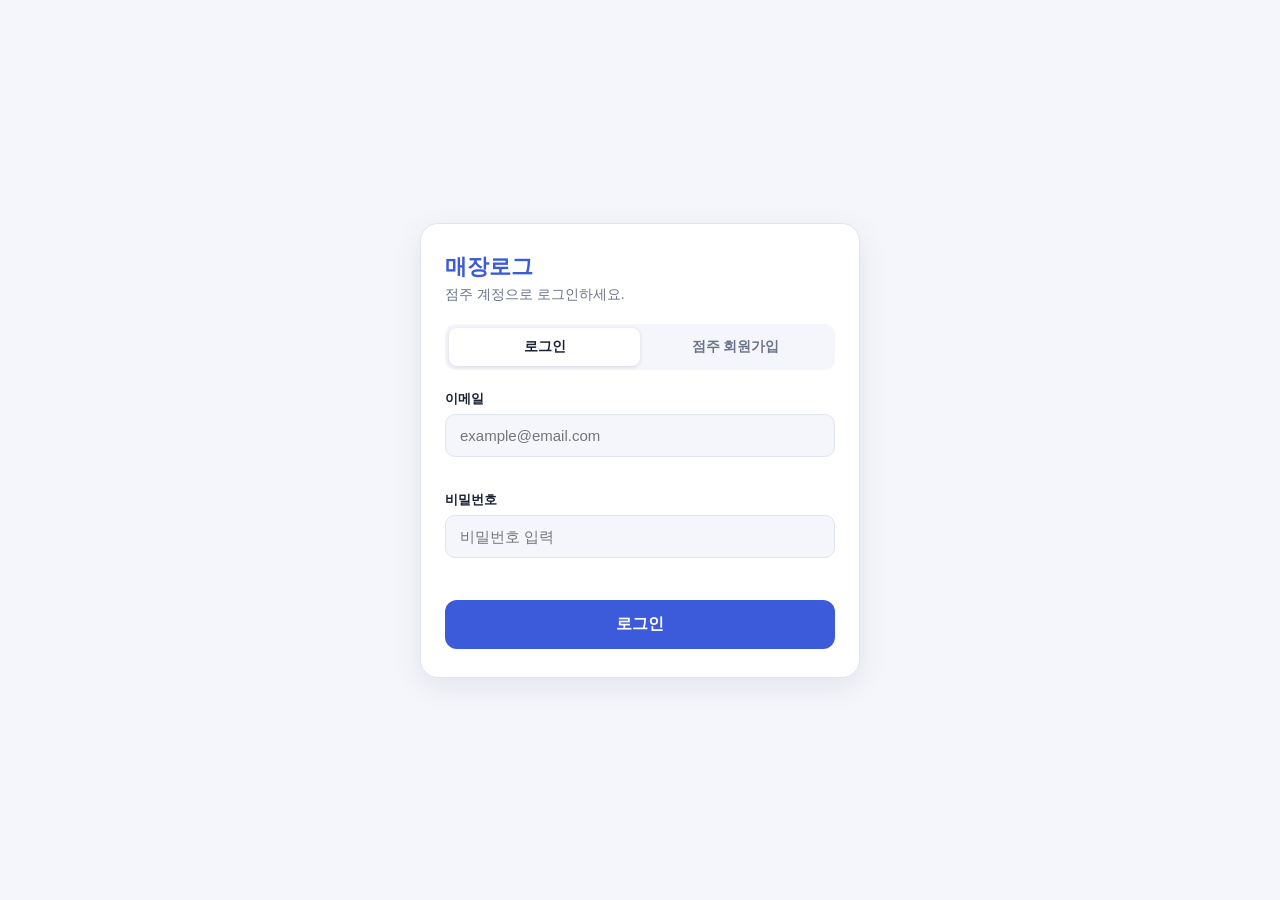
==== frontend/로그인/index.html @ 8b94f594 "Add files via upload" ====
<!DOCTYPE html>
<html lang="ko">
<head>
<meta charset="utf-8">
<meta name="viewport" content="width=device-width, initial-scale=1, viewport-fit=cover">
<title>매장로그 · 로그인</title>
<link rel="stylesheet" href="Style.css">
</head>
<body>
<main class="card">
  <h1 class="brand">매장로그</h1>
  <p class="desc" id="desc">점주 계정으로 로그인하세요.</p>
  <div class="tabs" role="tablist">
    <button class="on" id="tabLogin" role="tab" type="button">로그인</button>
    <button id="tabSignup" role="tab" type="button">점주 회원가입</button>
  </div>

  <section id="login">
    <label for="lEmail">이메일</label>
    <input id="lEmail" type="email" placeholder="example@email.com" autocomplete="email">
    <div class="err" id="lEmailErr"></div>
    <label for="lPw">비밀번호</label>
    <input id="lPw" type="password" placeholder="비밀번호 입력" autocomplete="current-password">
    <div class="err" id="lPwErr"></div>
    <button class="submit" id="loginBtn" type="button">로그인</button>
  </section>

  <section id="signup" class="hidden">
    <label for="sEmail">이메일</label>
    <input id="sEmail" type="email" placeholder="example@email.com" autocomplete="email">
    <div class="err" id="sEmailErr"></div>
    <label for="sPw">비밀번호</label>
    <input id="sPw" type="password" placeholder="8자 이상, 영문+숫자" autocomplete="new-password">
    <div class="err" id="sPwErr"></div>

    <div class="lbl">타겟 연령대</div>
    <div class="chips" data-key="age"></div>
    <div class="lbl">타겟 성비</div>
    <div class="chips" data-key="gender"></div>
    <div class="lbl">매장 업종</div>
    <div class="chips" data-key="type"></div>
    <div class="lbl">분위기</div>
    <div class="chips" data-key="mood"></div>
    <div class="err" id="sSelErr"></div>
    <button class="submit" id="signupBtn" type="button">회원가입</button>
  </section>

  <div class="msg" id="msg" role="status"></div>
</main>

<script src="main.js"></script>
</body>
</html>
---- frontend/로그인/Style.css ----
:root{--bg:#f4f6fb;--card:#fff;--text:#1b2233;--sub:#6b7488;--line:#dfe4ee;--pri:#3b5bdb;--pri-t:#fff;--sel:#eef2ff;--err:#d6336c;--ok:#2b8a3e;
box-sizing:border-box;padding-top:env(safe-area-inset-top,0px);padding-bottom:env(safe-area-inset-bottom,0px)}
@media (prefers-color-scheme:dark){:root:not([data-theme="light"]){--bg:#12151d;--card:#1b2030;--text:#eef1f8;--sub:#9aa3b8;--line:#2e3550;--pri:#7c93ff;--pri-t:#0f1428;--sel:#262e52;--err:#ff8fb1;--ok:#69db7c;color-scheme:dark}}
:root[data-theme="dark"]{--bg:#12151d;--card:#1b2030;--text:#eef1f8;--sub:#9aa3b8;--line:#2e3550;--pri:#7c93ff;--pri-t:#0f1428;--sel:#262e52;--err:#ff8fb1;--ok:#69db7c;color-scheme:dark}
html{scroll-padding-top:env(safe-area-inset-top,0px)}
*{box-sizing:border-box}
body{margin:0;background:var(--bg);color:var(--text);font-family:-apple-system,"Apple SD Gothic Neo","Noto Sans KR","Malgun Gothic",sans-serif;min-height:100vh;display:flex;align-items:center;justify-content:center;padding:24px 16px}
.card{width:100%;max-width:440px;background:var(--card);border:1px solid var(--line);border-radius:18px;padding:28px 24px;box-shadow:0 8px 30px rgba(20,30,60,.08)}
.brand{font-size:22px;font-weight:800;color:var(--pri);margin:0 0 4px}
.desc{color:var(--sub);font-size:14px;margin:0 0 20px}
.tabs{display:flex;background:var(--bg);border-radius:10px;padding:4px;margin-bottom:20px}
.tabs button{flex:1;border:0;background:none;color:var(--sub);padding:10px;border-radius:8px;font-size:14px;font-weight:600;cursor:pointer;font-family:inherit}
.tabs button.on{background:var(--card);color:var(--text);box-shadow:0 1px 4px rgba(0,0,0,.12)}
label,.lbl{display:block;font-size:13px;font-weight:600;margin:14px 0 6px}
input[type=email],input[type=password]{width:100%;padding:12px 14px;border:1px solid var(--line);border-radius:10px;background:var(--bg);color:var(--text);font-size:15px;font-family:inherit}
input:focus{outline:2px solid var(--pri);outline-offset:0;border-color:transparent}
.err{color:var(--err);font-size:12px;min-height:16px;margin-top:4px}
.chips{display:flex;gap:8px;flex-wrap:wrap}
.chip{flex:1;min-width:84px;text-align:center;padding:10px 8px;border:1px solid var(--line);border-radius:10px;background:var(--bg);color:var(--text);font-size:14px;cursor:pointer;font-family:inherit}
.chip.on{border-color:var(--pri);background:var(--sel);color:var(--pri);font-weight:700}
.chip:focus-visible{outline:2px solid var(--pri)}
.submit{width:100%;margin-top:22px;padding:14px;border:0;border-radius:12px;background:var(--pri);color:var(--pri-t);font-size:16px;font-weight:700;cursor:pointer;font-family:inherit}
.submit:hover{opacity:.92}
.msg{margin-top:14px;padding:12px;border-radius:10px;font-size:14px;background:var(--sel);color:var(--ok);display:none}
.hidden{display:none}
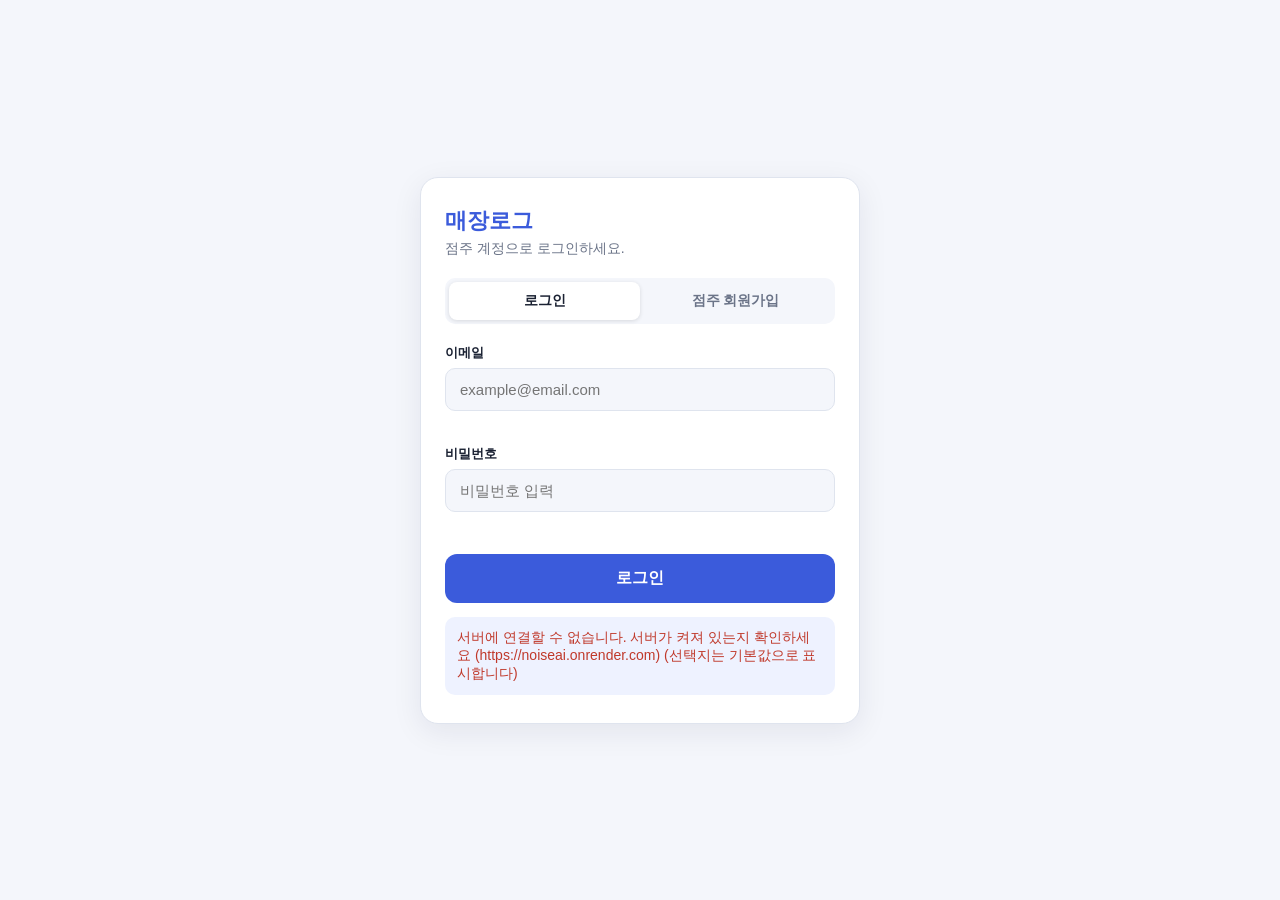
==== commit 5674a1b9: "fix: frontend backend 병합 수정" ====
--- a/frontend/로그인/index.html
+++ b/frontend/로그인/index.html
@@ -5,6 +5,7 @@
 <meta name="viewport" content="width=device-width, initial-scale=1, viewport-fit=cover">
 <title>매장로그 · 로그인</title>
 <link rel="stylesheet" href="Style.css">
+<script src="../common/api.js"></script>
 </head>
 <body>
 <main class="card">
@@ -33,15 +34,24 @@
     <input id="sPw" type="password" placeholder="8자 이상, 영문+숫자" autocomplete="new-password">
     <div class="err" id="sPwErr"></div>
 
+        <label for="sStore">매장 이름</label>
+    <input id="sStore" type="text" maxlength="100" placeholder="예: 모닝브루 본점">
+    <div class="err" id="sStoreErr"></div>
+    <label for="sSeats">좌석 수</label>
+    <input id="sSeats" type="number" min="0" max="1000" value="20">
+    <div class="err" id="sSeatsErr"></div>
+
     <div class="lbl">타겟 연령대</div>
-    <div class="chips" data-key="age"></div>
+    <div class="chips" data-key="age_group"></div>
     <div class="lbl">타겟 성비</div>
     <div class="chips" data-key="gender"></div>
     <div class="lbl">매장 업종</div>
-    <div class="chips" data-key="type"></div>
+    <div class="chips" data-key="category"></div>
     <div class="lbl">분위기</div>
     <div class="chips" data-key="mood"></div>
-    <div class="err" id="sSelErr"></div>
+    <div class="lbl">소음 대응 방식 (안정형: 시끄러울수록 잔잔하게 / 활기형: 시끄러울수록 경쾌하게)</div>
+    <div class="chips" data-key="noise_strategy"></div>
+    <div class="err" id="sSelErr"></div>  
     <button class="submit" id="signupBtn" type="button">회원가입</button>
   </section>
 
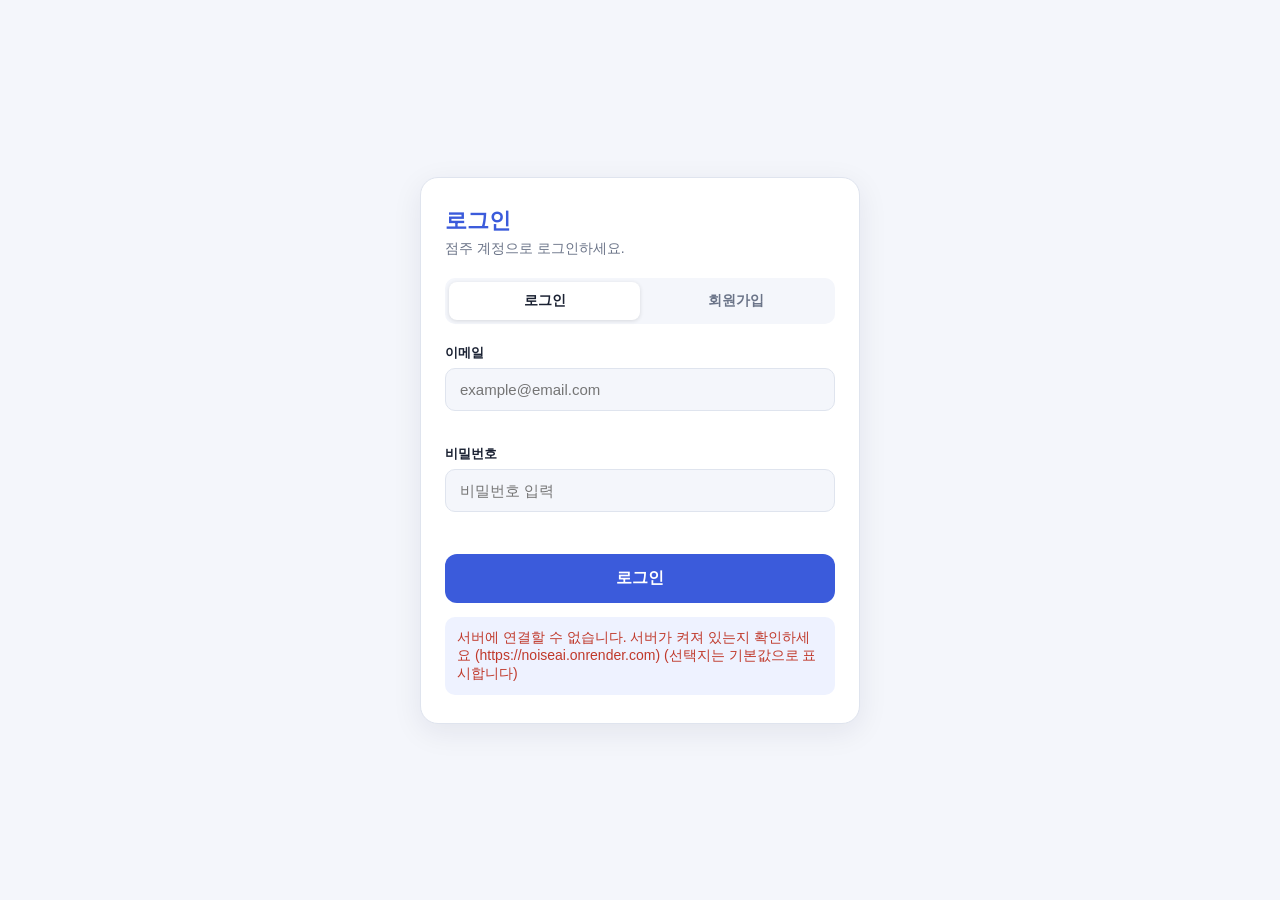
==== commit c4062474: "feat: 로그인 후 플레이어 이동 + 플레이어 자동 소음 측정" ====
--- a/frontend/로그인/index.html
+++ b/frontend/로그인/index.html
@@ -4,16 +4,16 @@
 <meta charset="utf-8">
 <meta name="viewport" content="width=device-width, initial-scale=1, viewport-fit=cover">
 <title>매장로그 · 로그인</title>
-<link rel="stylesheet" href="Style.css">
+<link rel="stylesheet" href="../로그인/Style.css">
 <script src="../common/api.js"></script>
 </head>
 <body>
 <main class="card">
-  <h1 class="brand">매장로그</h1>
+  <h1 class="brand">로그인</h1>
   <p class="desc" id="desc">점주 계정으로 로그인하세요.</p>
   <div class="tabs" role="tablist">
     <button class="on" id="tabLogin" role="tab" type="button">로그인</button>
-    <button id="tabSignup" role="tab" type="button">점주 회원가입</button>
+    <button id="tabSignup" role="tab" type="button">회원가입</button>
   </div>
 
   <section id="login">
@@ -34,11 +34,11 @@
     <input id="sPw" type="password" placeholder="8자 이상, 영문+숫자" autocomplete="new-password">
     <div class="err" id="sPwErr"></div>
 
-        <label for="sStore">매장 이름</label>
-    <input id="sStore" type="text" maxlength="100" placeholder="예: 모닝브루 본점">
-    <div class="err" id="sStoreErr"></div>
+    <label for="sStore">매장 이름</label>
+      <input id="sStore" type="text" maxlength="100" placeholder="예: 모닝브루 본점">
+      <div class="err" id="sStoreErr"></div>
     <label for="sSeats">좌석 수</label>
-    <input id="sSeats" type="number" min="0" max="1000" value="20">
+      <input id="sSeats" type="number" min="0" max="1000" value="20">
     <div class="err" id="sSeatsErr"></div>
 
     <div class="lbl">타겟 연령대</div>
--- a/frontend/로그인/Style.css
+++ b/frontend/로그인/Style.css
@@ -3,23 +3,136 @@
 @media (prefers-color-scheme:dark){:root:not([data-theme="light"]){--bg:#12151d;--card:#1b2030;--text:#eef1f8;--sub:#9aa3b8;--line:#2e3550;--pri:#7c93ff;--pri-t:#0f1428;--sel:#262e52;--err:#ff8fb1;--ok:#69db7c;color-scheme:dark}}
 :root[data-theme="dark"]{--bg:#12151d;--card:#1b2030;--text:#eef1f8;--sub:#9aa3b8;--line:#2e3550;--pri:#7c93ff;--pri-t:#0f1428;--sel:#262e52;--err:#ff8fb1;--ok:#69db7c;color-scheme:dark}
 html{scroll-padding-top:env(safe-area-inset-top,0px)}
-*{box-sizing:border-box}
-body{margin:0;background:var(--bg);color:var(--text);font-family:-apple-system,"Apple SD Gothic Neo","Noto Sans KR","Malgun Gothic",sans-serif;min-height:100vh;display:flex;align-items:center;justify-content:center;padding:24px 16px}
-.card{width:100%;max-width:440px;background:var(--card);border:1px solid var(--line);border-radius:18px;padding:28px 24px;box-shadow:0 8px 30px rgba(20,30,60,.08)}
-.brand{font-size:22px;font-weight:800;color:var(--pri);margin:0 0 4px}
-.desc{color:var(--sub);font-size:14px;margin:0 0 20px}
-.tabs{display:flex;background:var(--bg);border-radius:10px;padding:4px;margin-bottom:20px}
-.tabs button{flex:1;border:0;background:none;color:var(--sub);padding:10px;border-radius:8px;font-size:14px;font-weight:600;cursor:pointer;font-family:inherit}
-.tabs button.on{background:var(--card);color:var(--text);box-shadow:0 1px 4px rgba(0,0,0,.12)}
-label,.lbl{display:block;font-size:13px;font-weight:600;margin:14px 0 6px}
-input[type=email],input[type=password]{width:100%;padding:12px 14px;border:1px solid var(--line);border-radius:10px;background:var(--bg);color:var(--text);font-size:15px;font-family:inherit}
-input:focus{outline:2px solid var(--pri);outline-offset:0;border-color:transparent}
-.err{color:var(--err);font-size:12px;min-height:16px;margin-top:4px}
-.chips{display:flex;gap:8px;flex-wrap:wrap}
-.chip{flex:1;min-width:84px;text-align:center;padding:10px 8px;border:1px solid var(--line);border-radius:10px;background:var(--bg);color:var(--text);font-size:14px;cursor:pointer;font-family:inherit}
-.chip.on{border-color:var(--pri);background:var(--sel);color:var(--pri);font-weight:700}
-.chip:focus-visible{outline:2px solid var(--pri)}
-.submit{width:100%;margin-top:22px;padding:14px;border:0;border-radius:12px;background:var(--pri);color:var(--pri-t);font-size:16px;font-weight:700;cursor:pointer;font-family:inherit}
+*{
+    box-sizing:border-box
+}
+body{
+    margin:0;background:var(--bg);
+    color:var(--text);
+    font-family:-apple-system,"Apple SD Gothic Neo","Noto Sans KR","Malgun Gothic",sans-serif;
+    min-height:100vh;display:flex;
+    align-items:center;
+    justify-content:center;
+    padding:24px 16px;
+}
+.card{
+    width:100%;max-width:440px;
+    background:var(--card);
+    border:1px solid var(--line);
+    border-radius:18px;
+    padding:28px 24px;
+    box-shadow:0 8px 30px rgba(20,30,60,.08);
+}
+.brand{
+    font-size:22px;
+    font-weight:800;
+    color:var(--pri);
+    margin:0 0 4px;
+}
+.desc{
+    color:var(--sub);
+    font-size:14px;
+    margin:0 0 20px;
+}
+.tabs{
+    display:flex;
+    background:var(--bg);
+    border-radius:10px;
+    padding:4px;
+    margin-bottom:20px;
+}
+.tabs button{
+    flex:1;
+    border:0;
+    background:none;
+    color:var(--sub);
+    padding:10px;
+    border-radius:8px;
+    font-size:14px;
+    font-weight:600;
+    cursor:pointer;
+    font-family:inherit;
+}
+.tabs button.on{
+    background:var(--card);
+    color:var(--text);
+    box-shadow:0 1px 4px rgba(0,0,0,.12);
+}
+label,.lbl{
+    display:block;
+    font-size:13px;
+    font-weight:600;
+    margin:14px 0 6px}
+
+input[type=email],input[type=password]{
+    width:100%;
+    padding:12px 14px;
+    border:1px solid var(--line);
+    border-radius:10px;
+    background:var(--bg);
+    color:var(--text);
+    font-size:15px;
+    font-family:inherit}
+
+input:focus{
+    outline:2px solid var(--pri);
+    outline-offset:0;
+    border-color:transparent}
+    
+.err{
+    color:var(--err);
+    font-size:12px;
+    min-height:16px;
+    margin-top:4px}
+
+.chips{
+    display:flex;
+    gap:8px;
+    flex-wrap:wrap}
+
+.chip{
+    flex:1;
+    min-width:84px;
+    text-align:center;
+    padding:10px 8px;
+    border:1px solid var(--line);
+    border-radius:10px;
+    background:var(--bg);color:var(--text);
+    font-size:14px;
+    cursor:pointer;
+    font-family:inherit}
+
+.chip.on{
+    border-color:var(--pri);
+    background:var(--sel);
+    color:var(--pri);
+    font-weight:700}
+
+.chip:focus-visible{
+    outline:2px solid var(--pri)}
+
+.submit{
+    width:100%;
+    margin-top:22px;
+    padding:14px;
+    border:0;
+    border-radius:12px;
+    background:var(--pri);
+    color:var(--pri-t);
+    font-size:16px;
+    font-weight:700;
+    cursor:pointer;
+    font-family:inherit}
+
 .submit:hover{opacity:.92}
-.msg{margin-top:14px;padding:12px;border-radius:10px;font-size:14px;background:var(--sel);color:var(--ok);display:none}
+.msg{
+    margin-top:14px;
+    padding:12px;
+    border-radius:10px;
+    font-size:14px;
+    background:var(--sel);
+    color:var(--ok);
+    display:none}
+
 .hidden{display:none}
+
